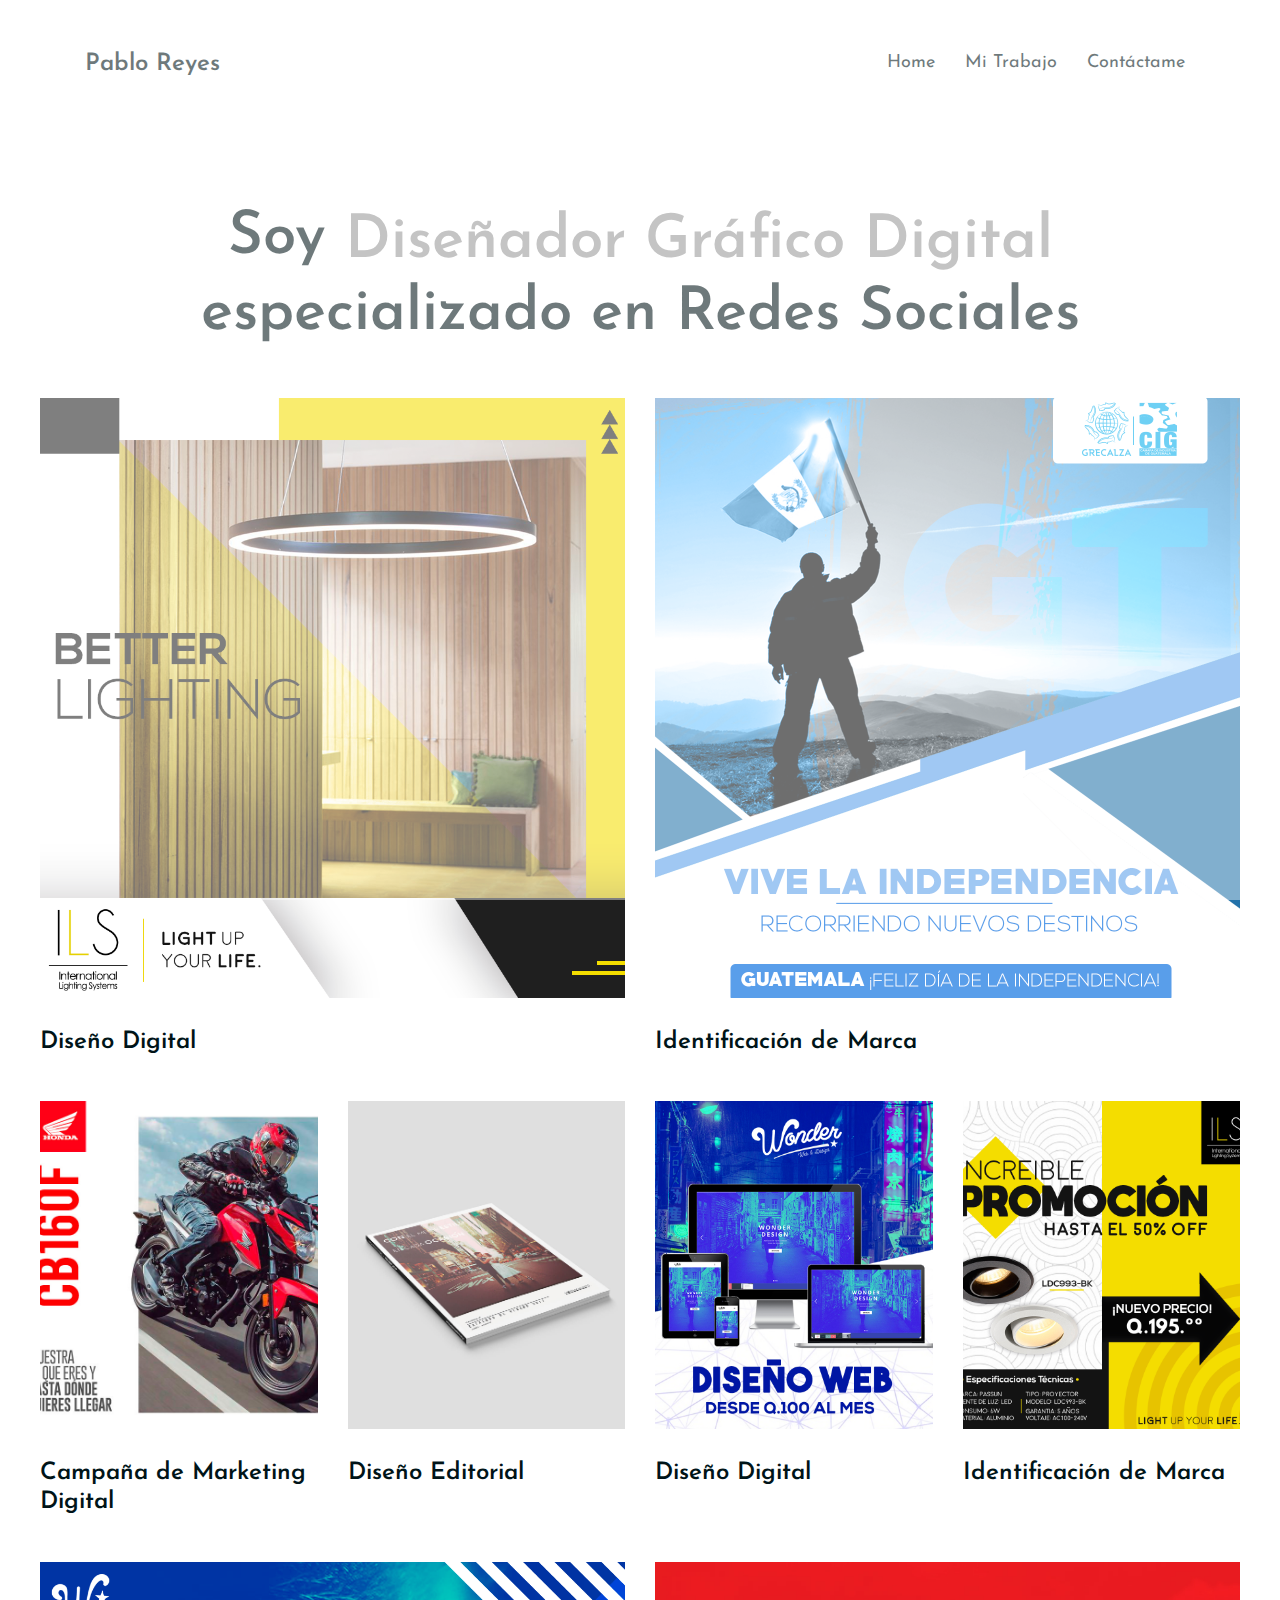
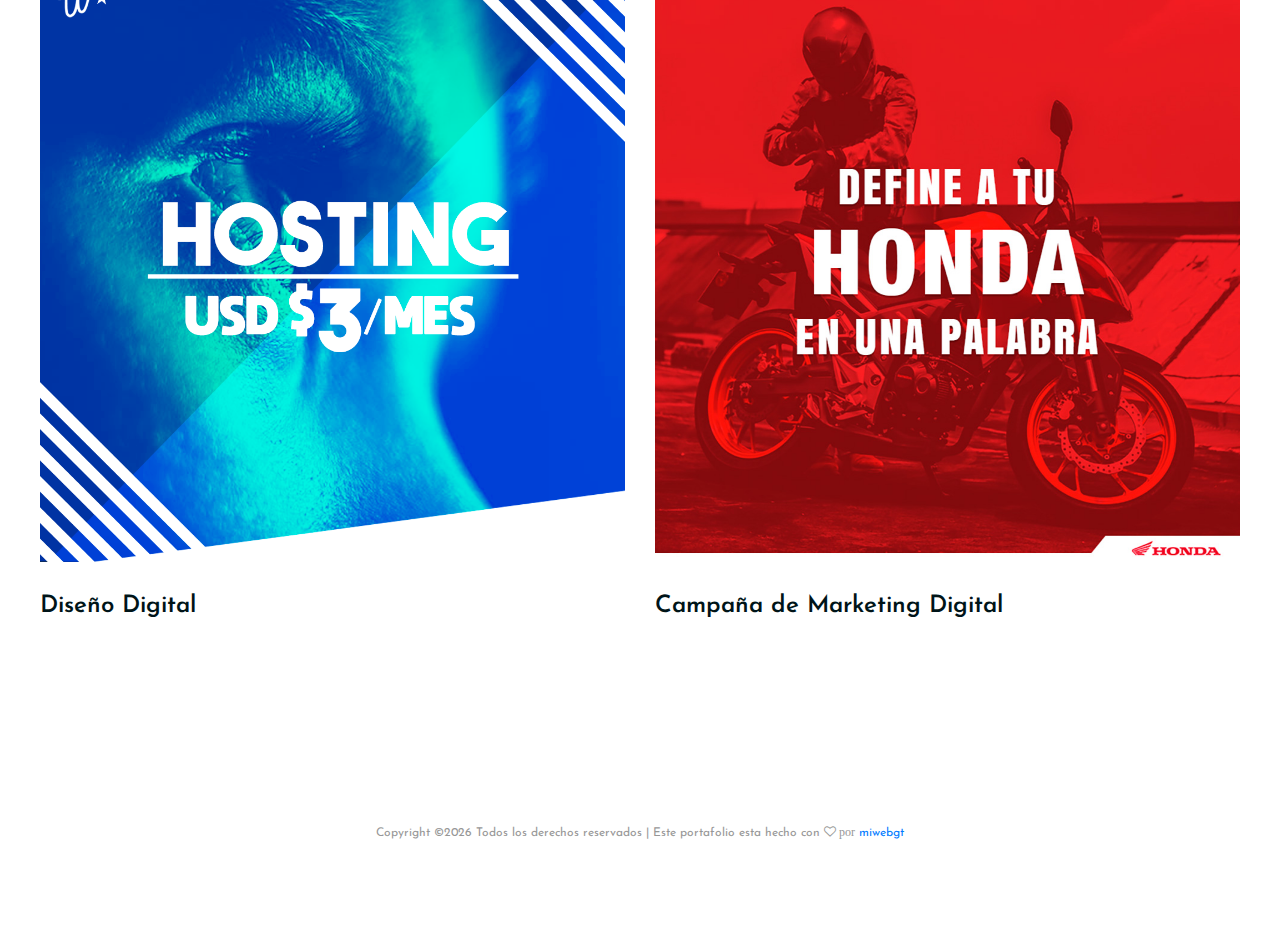
==== index.html @ 34cd438a "Update index.html" ====
<!DOCTYPE html>
<html lang="en">
<head>
	<title>Mi Portafolio</title>
	<meta charset="UTF-8">
	<meta name="keywords" content="portfolio, riddle, onepage, creative, html">
	<meta name="viewport" content="width=device-width, initial-scale=1.0">
	<!-- Favicon -->   
	<link href="img/cookie.png" rel="shortcut icon"/>

	<!-- Google Fonts -->
	<link href="https://fonts.googleapis.com/css?family=Josefin+Sans:400,400i,600,600i,700" rel="stylesheet">

	<!-- Stylesheets -->
	<link rel="stylesheet" href="css/bootstrap.min.css"/>
	<link rel="stylesheet" href="css/font-awesome.min.css"/>
	<link rel="stylesheet" href="css/magnific-popup.css"/>
	<link rel="stylesheet" href="css/style.css"/>


	<!--[if lt IE 9]>
	  <script src="https://oss.maxcdn.com/html5shiv/3.7.2/html5shiv.min.js"></script>
	  <script src="https://oss.maxcdn.com/respond/1.4.2/respond.min.js"></script>
	<![endif]-->

</head>
<body class="body-pad">
	<!-- Page Preloder -->
	<div id="preloder">
		<div class="loader"></div>
	</div>
	
	<!-- header section start -->
	<header class="header-section">
		<div class="container">
			<div class="row">
				<div class="col-lg-4 col-md-3">
					<div class="logo">
						<a href="index.html"><h2 class="site-logo under">Pablo Reyes</h2></a>
					</div>
				</div>
				<div class="col-lg-8 col-md-9">
					<nav class="main-menu text-center text-md-right text-lg-right">
						<ul>
							<li><a href="index.html" class="grow">Home</a></li>
							<li><a href="home.html" class="grow">Mi Trabajo</a></li>
							<li><a href="contact.html" class="grow">Contáctame</a></li>
						</ul>
					</nav>
				</div>
			</div>
		</div>
		<div class="nav-switch">
			<i class="fa fa-bars"></i>
		</div>
	</header>
	<!-- header section end -->


	<!-- portfolio section start -->
	<section class="portfolio-section pt100">
		<div class="container">
			
		</div>                       
		<div class="container-fluid p-0">
			<div class="row portfolios-area">
				<div class="col-lg-12">
					<div class="portfolio-intro">
						<h2 class="section-title text-center mb-5">Soy <span class="rise">Diseñador Gráfico Digital</span> especializado en Redes Sociales </h2>
						<!--
						<ul class="portfolio-filter controls text-center">
							<li class="control" data-filter="all">Todo</li>
							<li class="control" data-filter=".digital">Diseño Digital</li>
							<li class="control" data-filter=".rened">Diseño Editorial</li>
							<li class="control" data-filter=".brand">Identificación de Marca</li>
						</ul>
						-->
					</div>
				</div>
				<div class="mix col-md-6 web digital">
					<a href="img/portfolio/45.png" class="portfolio-item set-bg " data-setbg="img/portfolio/45.png">
						<div class="pi-inner">
							<h2>+ Ver Proyecto</h2>
						</div>			
					</a>
					<div class="portfolio-meta">
						<h2>Diseño Digital</h2>
						<p></p>
					</div>
				</div>
				<div class="mix col-md-6 digital">
					<a href="img/portfolio/26.png" class="portfolio-item set-bg" data-setbg="img/portfolio/26.png">
						<div class="pi-inner">
							<h2>+ Ver Proyecto</h2> 
						</div>						
					</a>
					<div class="portfolio-meta">
						<h2>Identificación de Marca</h2>
						<p></p>
					</div>
				</div>
				<div class="mix col-md-6 col-lg-3 rened">
					<a href="img/portfolio/8.jpg" class="portfolio-item pi-style2 set-bg" data-setbg="img/portfolio/8.jpg">
						<div class="pi-inner">
							<h2>+ Ver Proyecto</h2>
						</div>						
					</a>
					<div class="portfolio-meta">
						<h2>Campaña de Marketing Digital</h2>
						<p></p>
					</div>
				</div>
				<div class="mix col-md-6 col-lg-3 digital">
					<a href="img/portfolio/4.jpg" class="portfolio-item pi-style2 set-bg" data-setbg="img/portfolio/4.jpg">
						<div class="pi-inner">
							<h2>+ Ver Proyecto</h2>
						</div>						
					</a>
					<div class="portfolio-meta">
						<h2>Diseño Editorial</h2>
						<p></p>
					</div>
				</div>
				<div class="mix col-md-6 col-lg-3 rened">
					<a href="img/portfolio/48.png" class="portfolio-item pi-style2 set-bg" data-setbg="img/portfolio/48.png">
						<div class="pi-inner">
							<h2>+ Ver Proyecto</h2>
						</div>						
					</a>
					<div class="portfolio-meta">
						<h2>Diseño Digital</h2>
						<p></p>
					</div>
				</div>
				<div class="mix col-md-6 col-lg-3 brand">
					<a href="img/portfolio/46.png" class="portfolio-item pi-style2 set-bg" data-setbg="img/portfolio/46.png">
						<div class="pi-inner">
							<h2>+ Ver Proyecto</h2>
						</div>						
					</a>
					<div class="portfolio-meta">
						<h2>Identificación de Marca</h2>
						<p></p>
					</div>
				</div>
                <div class="mix col-md-6 web digital">
					<a href="img/portfolio/47.png" class="portfolio-item set-bg " data-setbg="img/portfolio/47.png">
						<div class="pi-inner">
							<h2>+ Ver Proyecto</h2>
						</div>			
					</a>
					<div class="portfolio-meta">
						<h2>Diseño Digital</h2>
						<p></p>
					</div>
				</div>
				<div class="mix col-md-6 digital">
					<a href="img/portfolio/7.jpg" class="portfolio-item set-bg" data-setbg="img/portfolio/7.jpg">
						<div class="pi-inner">
							<h2>+ Ver Proyecto</h2> 
						</div>						
					</a>
					<div class="portfolio-meta">
						<h2>Campaña de Marketing Digital</h2>
						<p></p>
					</div>
				</div>
			</div>
		</div>
	</section>
	<!-- portfolio section end -->


		<!-- footer section start -->
	<footer class="footer-section text-center">
		<div class="container">
			<h2 class="section-title mb-5"></h2>
			<div class="copyright">
Copyright &copy;<script>document.write(new Date().getFullYear());</script> Todos los derechos reservados | Este portafolio esta hecho con <i class="fa fa-heart-o" aria-hidden="true"> por </i>  <a href="" target="_blank">miwebgt</a>

</div>
		</div>
	</footer>
	<!-- footer section end -->

<!--Boton hacia arriba-->
<a class="ir-arriba"  href="#" title="Volver arriba">
        <span class="fa-stack">
            <i class="fa fa-circle fa-stack-2x"></i>
            <i class="fa fa-arrow-up fa-stack-1x fa-inverse"></i>
        </span>
</a>

	<!--====== Javascripts & Jquery ======-->
	<script src="js/jquery-2.1.4.min.js"></script>
	<script src="js/bootstrap.min.js"></script>
	<script src="js/mixitup.min.js"></script>
	<script src="js/magnific-popup.min.js"></script>
	<script src="js/main.js"></script>
</body>
</html>
---- css/style.css ----
/* =================================
------------------------------------
  Riddle - Portfolio
  Version: 1.0
 ------------------------------------ 
 ====================================*/

/*----------------------------------------*/
/* Template default CSS
/*----------------------------------------*/

html,
body {
  height: 100%;
  font-family: 'Josefin Sans', sans-serif;
}

h1,
h2,
h3,
h4,
h5,
h6 {
  color: #001418;
  margin: 0;
  font-weight: 600;
  font-family: 'Josefin Sans', sans-serif;
}

p {
  font-size: 18px;
  color: #979797;
  line-height: 1.8;
}

img {
  max-width: 100%;
}

input:focus,
select:focus,
button:focus,
textarea:focus {
  outline: none;
}

a:hover,
a:focus {
  text-decoration: none;
  outline: none;
}

ul,
ol {
  padding: 0;
  margin: 0;
}

/*------------------------
  Helper css
--------------------------*/
.body-pad {
  padding: 0 40px;
}

.spad {
  padding: 100px 0;
}

.pt100 {
  padding-top: 100px;
}

.set-bg {
  background-repeat: no-repeat;
  background-size: cover;
}

.section-title {
  font-size: 60px;
}

.section-title span {
  color: #979797;
}

/*------------------------
  Common Elements
--------------------------*/
.element {
  margin-bottom: 100px;
}

.element:last-child {
  margin-bottom: 0;
}

/*=== Preloder ===*/
#preloder {
  position: fixed;
  width: 100%;
  height: 100%;
  top: 0;
  left: 0;
  z-index: 999999;
  background: #fff;
}

.loader {
  width: 30px;
  height: 30px;
  border: 3px solid #000;
  position: absolute;
  top: 50%;
  left: 50%;
  margin-top: -13px;
  margin-left: -13px;
  border-radius: 60px;
  border-left-color: transparent;
  animation: loader 0.8s linear infinite;
  -webkit-animation: loader 0.8s linear infinite;
}

@keyframes loader {
  0% {
    -webkit-transform: rotate(0deg);
            transform: rotate(0deg);
  }
  50% {
    -webkit-transform: rotate(180deg);
            transform: rotate(180deg);
  }
  100% {
    -webkit-transform: rotate(360deg);
            transform: rotate(360deg);
  }
}

@-webkit-keyframes loader {
  0% {
    -webkit-transform: rotate(0deg);
  }
  50% {
    -webkit-transform: rotate(180deg);
  }
  100% {
    -webkit-transform: rotate(360deg);
  }
}

/*=== Buttons ===*/
.site-btn {
  display: inline-block;
  font-size: 14px;
  min-width: 140px;
  text-align: center;
  padding: 15px 10px;
  position: relative;
  color: #fff;
  border: none;
  background-color: #000;
  margin-right: 15px;
  z-index: 1;
}

.site-btn.btn-fade {
  background-color: #979797;
}

.site-btn.btn-line {
  background: none;
  border: 2px solid #000;
  color: #000;
  padding: 13px 10px;
}

.site-btn.btn-line:hover {
  color: #000;
}

.site-btn.btn-line-fade {
  background: none;
  border: 2px solid #979797;
  color: #979797;
  padding: 13px 10px;
}

.site-btn.btn-line-fade:hover {
  color: #979797;
}

.site-btn:hover {
  color: #fff;
}

/*===  Accordion  ===*/
.accordion-area .panel {
  margin-bottom: 30px;
}

.accordion-area .panel-header {
  background: #000;
  color: #fff;
  display: block;
  padding: 12px 50px;
  padding-left: 30px;
  font-size: 14px;
  font-weight: 600;
  position: relative;
  border: 2px solid #000;
  -webkit-transition: all 0.4s ease-out 0s;
  -o-transition: all 0.4s ease-out 0s;
  transition: all 0.4s ease-out 0s;
}

.accordion-area .panel-header.active {
  background: transparent;
  color: #000;
}

.accordion-area .panel-header.active .panel-link:after {
  content: "-";
  color: #000;
}

.accordion-area .panel-header.active .panel-link.collapsed:after {
  content: "+";
}

.accordion-area .panel-link {
  position: absolute;
  right: 0;
  top: 0;
  height: 100%;
  width: 50px;
  border: none;
  cursor: pointer;
  background: transparent;
}

.accordion-area .panel-body p {
  font-size: 14px;
  margin-bottom: 0;
  padding-top: 25px;
}

.accordion-area .panel-body {
  padding: 0 5px;
}

.accordion-area .panel-link:after {
  content: "+";
  position: absolute;
  left: 50%;
  font-size: 16px;
  font-weight: 700;
  top: 50%;
  color: #fff;
  line-height: 16px;
  margin-top: -8px;
  margin-left: -4px;
}

/*===  Tab  ===*/
.tab-element .nav-tabs {
  border-bottom: none;
  margin-bottom: 35px;
}

.tab-element .nav-tabs .nav-link {
  border: 2px solid #000;
  background: #000;
  border-radius: 0;
  margin-right: 10px;
  font-size: 14px;
  font-weight: 500;
  color: #222;
  padding: 15px 40px;
  min-width: 118px;
  font-size: 16px;
  color: #fff;
  margin-bottom: 10px;
}

.tab-element .nav-tabs .nav-item:last-child .nav-link {
  margin-right: 0;
}

.tab-element .nav-tabs .nav-link.active {
  background: transparent;
  color: #000;
}

.tab-element .tab-pane h4 {
  font-size: 18px;
  margin: 25px 0 20px;
}

.tab-element .tab-pane p {
  font-size: 14px;
}

.circle-progress {
  text-align: center;
  position: relative;
}

.circle-progress canvas {
  -webkit-transform: rotate(90deg);
  -ms-transform: rotate(90deg);
  transform: rotate(90deg);
}

.circle-progress .progress-info {
  position: absolute;
  width: 100%;
  top: 30%;
}

.circle-progress .progress-info h2 {
  font-size: 36px;
}

.circle-progress .progress-info p {
  color: #979797;
  font-size: 16px;
  line-height: normal;
}

/*===  Icon Box  ===*/
.icon-box {
  display: -webkit-box;
  display: -ms-flexbox;
  display: flex;
}

.icon-box .icon h2 {
  font-size: 60px;
}

.icon-box .icon-box-content {
  padding-left: 25px;
  padding-top: 10px;
}

.icon-box .icon-box-content h3 {
  font-size: 24px;
  margin-bottom: 25px;
}

/*------------------------
    Header Section
--------------------------*/
.header-section {
  padding-top: 30px;
  padding-bottom: 20px;
  position: relative;
}

.site-logo {
  font-size: 24px;
  padding-top: 20px;
}

.main-menu ul {
  list-style: none;
}

.main-menu ul li {
  display: inline;
}

.main-menu ul li a {
  display: inline-block;
  font-size: 18px;
  color: #001418;
  margin-left: 15px;
  margin-right: 10px;
  padding: 20px 0 5px;
}

.header-btn {
  float: right;
  margin-right: 0;
}

.nav-switch {
  display: none;
}

/*------------------------
    Intro Section
--------------------------*/
.intro-section {
  padding: 110px 0;
}

/*------------------------
    Portfolio Section
--------------------------*/
.portfolio-section {
  overflow: hidden;
}

.portfolio-filter {
  list-style: none;
  padding-bottom: 100px;
}

.portfolio-filter li {
  font-size: 16px;
  display: inline-block;
  margin-right: 30px;
  padding-bottom: 10px;
  color: #979797;
  cursor: pointer;
}

.portfolio-filter li:hover {
  color: #000000;
}

.portfolio-filter li.mixitup-control-active {
  color: #001418;
}

.portfolios-area .gallery-block {
  padding: 0;
}

.gallery-block {
  position: relative;
}

.portfolio-item {
  display: block;
  width: 100%;
  height: 600px;
  background-position: center center;
  position: relative;
  margin-bottom: 30px;
}

.portfolio-item .pi-inner {
  position: absolute;
  width: 100%;
  height: 100%;
  left: 0;
  top: 0;
  background: transparent;
  -webkit-transition: all 0.4s ease 0s;
  -o-transition: all 0.4s ease 0s;
  transition: all 0.4s ease 0s;
}

.portfolio-item .pi-inner h2 {
  opacity: 0;
  font-size: 30px;
  font-weight: 400;
  position: absolute;
  left: 50px;
  bottom: 50px;
  color: #fff;
  letter-spacing: 10px;
  -webkit-transition: all 0.3s ease 0s;
  -o-transition: all 0.3s ease 0s;
  transition: all 0.3s ease 0s;
}

.portfolio-item:hover .pi-inner {
  background: rgba(0, 20, 24, 0.8);
}

.portfolio-item:hover .pi-inner h2 {
  opacity: 1;
  letter-spacing: 0;
}

.portfolio-meta {
  padding-bottom: 45px;
}

.portfolio-meta h2 {
  font-size: 24px;
}

.portfolio-meta p {
  font-size: 14px;
  color: #a6a6a6;
  margin-bottom: 0;
}

.portfolio-intro {
  display: block;
}

.img-popup-warp .mfp-content {
  opacity: 0;
  -webkit-transform: scale(0.8);
  -ms-transform: scale(0.8);
  transform: scale(0.8);
  -webkit-transition: all 0.4s;
  -o-transition: all 0.4s;
  transition: all 0.4s;
}

.img-popup-warp.mfp-ready .mfp-content {
  opacity: 1;
  -webkit-transform: scale(1);
  -ms-transform: scale(1);
  transform: scale(1);
}

/*------------------------
    Footer Section
--------------------------*/
.footer-section {
  padding: 110px 0;
}

.footer-section .copyright {
  font-size: 12px;
  color: #979797;
}

.social-links {
  margin-top: 60px;
  margin-bottom: 40px;
}

.social-links a {
  color: #979797;
  font-size: 15px;
  margin-right: 30px;
}

.social-links a:last-child {
  margin-right: 0;
}

   /*Flecha para hacer la pagina hacia arriba*/
.ir-arriba {
  display:none;
  padding:20px;
  background-repeat: no-repeat;
  font-size:20px;
  color:red;
  cursor:pointer;
  position: fixed;
  bottom:20px;
  right:20px;
  z-index: 2;
}

/*------------------------
    About Page
--------------------------*/
.pic-frame {
  position: relative;
  padding-left: 25px;
  padding-bottom: 25px;
  display: inline-block;
}

.pic-frame:after {
  position: absolute;
  content: "";
  width: calc(100% - 25px);
  height: calc(100% - 25px);
  bottom: 0;
  left: 0;
  border: 2px solid #000;
  z-index: 1;
}

.milestone {
  margin-top: 15px;
}

.milestone h2 {
  font-size: 60px;
}

.milestone h2 span {
  font-size: 18px;
  color: #979797;
}

/*------------------------
    Blog Page
--------------------------*/
.blog-item {
  margin-bottom: 70px;
}

.blog-item .read-more {
  color: #000;
  position: relative;
  display: inline-block;
  padding-bottom: 5px;
  line-height: 18px;
  font-size: 18px;
}

.blog-item .read-more:after {
  position: absolute;
  content: '';
  width: 100%;
  height: 2px;
  bottom: 0;
  left: 0;
  background: #000;
}

.thumb {
  margin-bottom: 30px;
}

.blog-content h2 {
  font-size: 24px;
  margin-bottom: 15px;
}

.blog-content .blog-meta {
  font-size: 13px;
  color: #979797;
  margin-bottom: 30px;
}

.blog-content p {
  margin-bottom: 30px;
}

/*------------------------
    Contact Page
--------------------------*/
.contect-tect {
  text-align: center;
  margin-bottom: 70px;
}

.contect-tect h2 {
  font-size: 24px;
  margin-bottom: 30px;
  color: #979797;
}

.contect-tect p {
  font-size: 20px;
  color: #001418;
}

.contact-form {
  display: block;
  width: 100%;
}

.contact-form input {
  padding-left: 25px;
  height: 60px;
  width: 100%;
  border: none;
  border-bottom: 2px solid #000;
  margin-bottom: 30px;
  font-size: 12px;
}

.contact-form textarea {
  padding-left: 25px;
  height: 200px;
  width: 100%;
  border: none;
  border-bottom: 2px solid #000;
  margin-bottom: 30px;
  font-size: 12px;
}

.contact-form ::-webkit-input-placeholder {
  font-style: italic;
}

.contact-form :-ms-input-placeholder {
  font-style: italic;
}

.contact-form ::-ms-input-placeholder {
  font-style: italic;
}

.contact-form ::placeholder {
  font-style: italic;
}

/* ===========================
  Responsive
==============================*/
@media only screen and (max-width: 1448px) {
  .home-2.container {
    width: auto;
  }
}

/* Medium screen : 992px. */
@media only screen and (min-width: 992px) and (max-width: 1199px) {
  .portfolio-item {
    height: 450px;
  }
}

/* Tablet :768px. */
@media only screen and (min-width: 768px) and (max-width: 991px) {
  .body-pad {
    padding: 0 30px;
  }
  .portfolio-item {
    height: 350px;
  }
}

/* Large Mobile :480px. */
@media only screen and (max-width: 767px) {
  .body-pad {
    padding: 0 15px;
  }
  .main-menu {
    position: absolute;
    background: #efefef;
    width: 100%;
    z-index: 999;
    left: 0;
    top: 30px;
    padding-top: 15px;
    display: none;
  }
  .main-menu ul li a {
    padding: 10px 15px;
    border-bottom: 1px solid #ddd;
    display: block;
  }
  .main-menu ul li {
    display: block;
  }
  .main-menu ul li:last-child a {
    border-bottom: none;
  }
  .home-2 {
    text-align: left;
  }
  .home-2 .main-menu {
    top: 99px;
  }
  .nav-switch {
    position: absolute;
    right: 25px;
    font-size: 30px;
    color: #333;
    top: 35px;
    display: block;
  }
  .header-btn {
    display: none;
  }
  .section-title {
    font-size: 45px;
  }
  .portfolio-filter {
    text-align: center;
  }
}

/* small Mobile :320px. */
@media only screen and (max-width: 479px) {
  .section-title {
    font-size: 30px;
  }
}

/**rise**/
.rise {
  display: inline-block;
  vertical-align: middle;
  transform: perspective(1px) translateZ(0);
  box-shadow: 0 0 1px transparent;
  transition-duration: 0.2s;
  transition-property: transform;
  transition-timing-function: ease-out;
}

.rise:hover, .rise:focus, .rise:active {
  transform: translateY(-8px);
}

/* Under */
.under {
  display: inline-block;
  vertical-align: middle;
  transform: perspective(1px);
  position: relative;
  overflow: hidden;
}

.under:before {
  content: "";
  position: absolute;
  left: 0;
  right: 100%;
  bottom: 0;
  background: #1c2f4c;
  height: 2px;
  transition-property: right;
  transition-duration: 0.2s;
  transition-timing-function: ease-out;
}

.under:hover:before, .under:focus:before, .under:active:before {
  right: 0;
}

/*Grow*/

.grow { 
  transition: all .2s ease-in-out;
}
.grow:hover { 
  transform: scale(1.1);
}
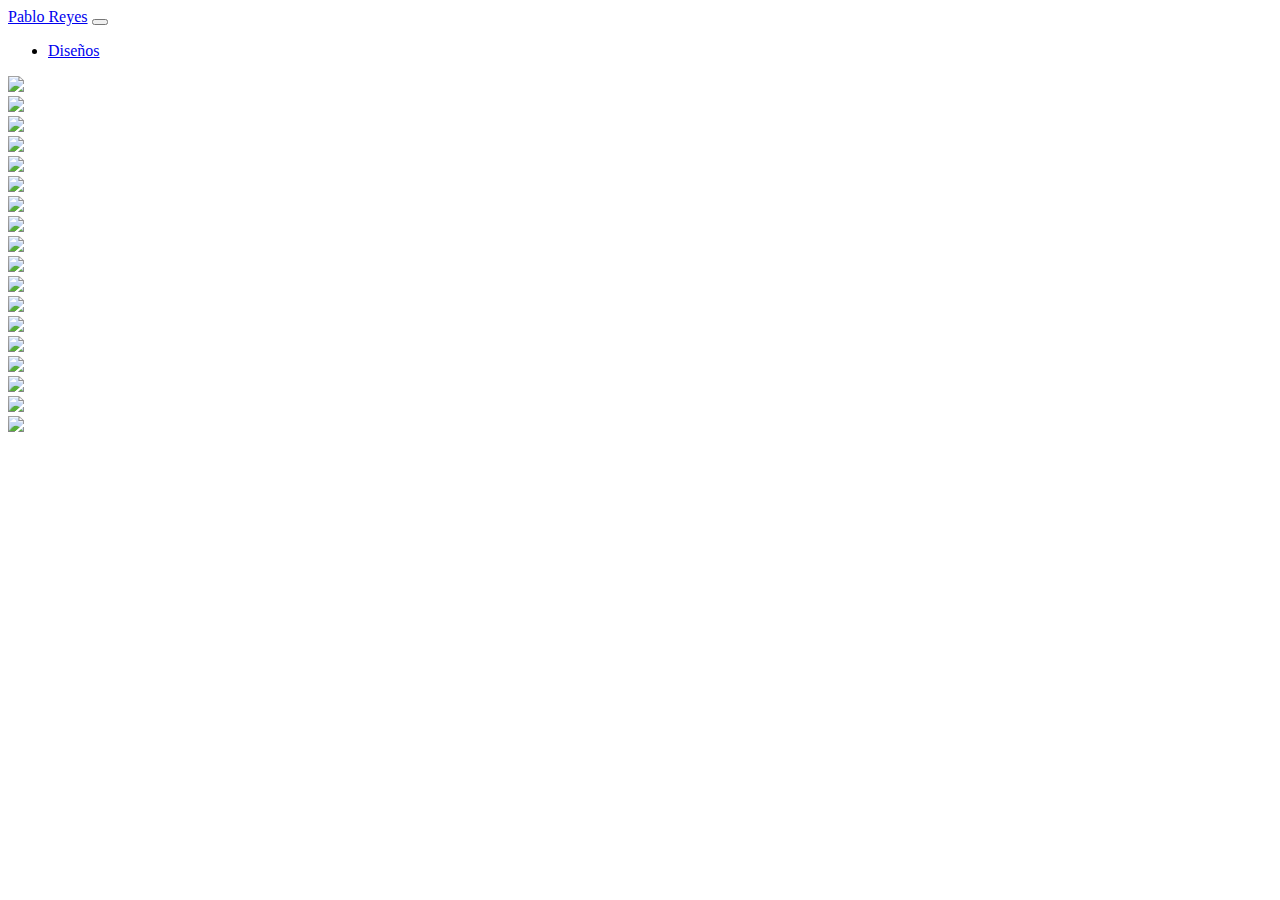
==== commit c60b25c6: "Update index.html" ====
--- a/index.html
+++ b/index.html
@@ -1,201 +1,194 @@
 <!DOCTYPE html>
 <html lang="en">
 <head>
-	<title>Mi Portafolio</title>
-	<meta charset="UTF-8">
-	<meta name="keywords" content="portfolio, riddle, onepage, creative, html">
-	<meta name="viewport" content="width=device-width, initial-scale=1.0">
-	<!-- Favicon -->   
-	<link href="img/cookie.png" rel="shortcut icon"/>
-
-	<!-- Google Fonts -->
-	<link href="https://fonts.googleapis.com/css?family=Josefin+Sans:400,400i,600,600i,700" rel="stylesheet">
-
-	<!-- Stylesheets -->
-	<link rel="stylesheet" href="css/bootstrap.min.css"/>
-	<link rel="stylesheet" href="css/font-awesome.min.css"/>
-	<link rel="stylesheet" href="css/magnific-popup.css"/>
-	<link rel="stylesheet" href="css/style.css"/>
-
-
-	<!--[if lt IE 9]>
-	  <script src="https://oss.maxcdn.com/html5shiv/3.7.2/html5shiv.min.js"></script>
-	  <script src="https://oss.maxcdn.com/respond/1.4.2/respond.min.js"></script>
-	<![endif]-->
-
+    <meta charset="UTF-8">
+    <meta name="viewport" content="width=device-width, initial-scale=1.0">
+    <link rel="stylesheet" href="https://cdn.jsdelivr.net/npm/bootstrap@4.5.3/dist/css/bootstrap.min.css" 
+    integrity="sha384-TX8t27EcRE3e/ihU7zmQxVncDAy5uIKz4rEkgIXeMed4M0jlfIDPvg6uqKI2xXr2" crossorigin="anonymous">
+    <link rel="preconnect" href="https://fonts.gstatic.com">
+    <link href="//db.onlinewebfonts.com/c/123c7e674188c97798dd39cd41ff2d85?family=Brown+Regular" rel="stylesheet" type="text/css"/>
+    <link href="images/icon.png" rel="shortcut icon"/>
+    <link rel="stylesheet" href="css/styles.css">
+    <link rel="stylesheet" href="css/lightbox.min.css">
+    <title>Portfolio</title>
 </head>
-<body class="body-pad">
-	<!-- Page Preloder -->
-	<div id="preloder">
-		<div class="loader"></div>
-	</div>
-	
-	<!-- header section start -->
-	<header class="header-section">
-		<div class="container">
-			<div class="row">
-				<div class="col-lg-4 col-md-3">
-					<div class="logo">
-						<a href="index.html"><h2 class="site-logo under">Pablo Reyes</h2></a>
-					</div>
-				</div>
-				<div class="col-lg-8 col-md-9">
-					<nav class="main-menu text-center text-md-right text-lg-right">
-						<ul>
-							<li><a href="index.html" class="grow">Home</a></li>
-							<li><a href="home.html" class="grow">Mi Trabajo</a></li>
-							<li><a href="contact.html" class="grow">Contáctame</a></li>
-						</ul>
-					</nav>
-				</div>
-			</div>
-		</div>
-		<div class="nav-switch">
-			<i class="fa fa-bars"></i>
-		</div>
-	</header>
-	<!-- header section end -->
-
-
-	<!-- portfolio section start -->
-	<section class="portfolio-section pt100">
-		<div class="container">
-			
-		</div>                       
-		<div class="container-fluid p-0">
-			<div class="row portfolios-area">
-				<div class="col-lg-12">
-					<div class="portfolio-intro">
-						<h2 class="section-title text-center mb-5">Soy <span class="rise">Diseñador Gráfico Digital</span> especializado en Redes Sociales </h2>
-						<!--
-						<ul class="portfolio-filter controls text-center">
-							<li class="control" data-filter="all">Todo</li>
-							<li class="control" data-filter=".digital">Diseño Digital</li>
-							<li class="control" data-filter=".rened">Diseño Editorial</li>
-							<li class="control" data-filter=".brand">Identificación de Marca</li>
-						</ul>
-						-->
-					</div>
-				</div>
-				<div class="mix col-md-6 web digital">
-					<a href="img/portfolio/45.png" class="portfolio-item set-bg " data-setbg="img/portfolio/45.png">
-						<div class="pi-inner">
-							<h2>+ Ver Proyecto</h2>
-						</div>			
-					</a>
-					<div class="portfolio-meta">
-						<h2>Diseño Digital</h2>
-						<p></p>
-					</div>
-				</div>
-				<div class="mix col-md-6 digital">
-					<a href="img/portfolio/26.png" class="portfolio-item set-bg" data-setbg="img/portfolio/26.png">
-						<div class="pi-inner">
-							<h2>+ Ver Proyecto</h2> 
-						</div>						
-					</a>
-					<div class="portfolio-meta">
-						<h2>Identificación de Marca</h2>
-						<p></p>
-					</div>
-				</div>
-				<div class="mix col-md-6 col-lg-3 rened">
-					<a href="img/portfolio/8.jpg" class="portfolio-item pi-style2 set-bg" data-setbg="img/portfolio/8.jpg">
-						<div class="pi-inner">
-							<h2>+ Ver Proyecto</h2>
-						</div>						
-					</a>
-					<div class="portfolio-meta">
-						<h2>Campaña de Marketing Digital</h2>
-						<p></p>
-					</div>
-				</div>
-				<div class="mix col-md-6 col-lg-3 digital">
-					<a href="img/portfolio/4.jpg" class="portfolio-item pi-style2 set-bg" data-setbg="img/portfolio/4.jpg">
-						<div class="pi-inner">
-							<h2>+ Ver Proyecto</h2>
-						</div>						
-					</a>
-					<div class="portfolio-meta">
-						<h2>Diseño Editorial</h2>
-						<p></p>
-					</div>
-				</div>
-				<div class="mix col-md-6 col-lg-3 rened">
-					<a href="img/portfolio/48.png" class="portfolio-item pi-style2 set-bg" data-setbg="img/portfolio/48.png">
-						<div class="pi-inner">
-							<h2>+ Ver Proyecto</h2>
-						</div>						
-					</a>
-					<div class="portfolio-meta">
-						<h2>Diseño Digital</h2>
-						<p></p>
-					</div>
-				</div>
-				<div class="mix col-md-6 col-lg-3 brand">
-					<a href="img/portfolio/46.png" class="portfolio-item pi-style2 set-bg" data-setbg="img/portfolio/46.png">
-						<div class="pi-inner">
-							<h2>+ Ver Proyecto</h2>
-						</div>						
-					</a>
-					<div class="portfolio-meta">
-						<h2>Identificación de Marca</h2>
-						<p></p>
-					</div>
-				</div>
-                <div class="mix col-md-6 web digital">
-					<a href="img/portfolio/47.png" class="portfolio-item set-bg " data-setbg="img/portfolio/47.png">
-						<div class="pi-inner">
-							<h2>+ Ver Proyecto</h2>
-						</div>			
-					</a>
-					<div class="portfolio-meta">
-						<h2>Diseño Digital</h2>
-						<p></p>
-					</div>
-				</div>
-				<div class="mix col-md-6 digital">
-					<a href="img/portfolio/7.jpg" class="portfolio-item set-bg" data-setbg="img/portfolio/7.jpg">
-						<div class="pi-inner">
-							<h2>+ Ver Proyecto</h2> 
-						</div>						
-					</a>
-					<div class="portfolio-meta">
-						<h2>Campaña de Marketing Digital</h2>
-						<p></p>
-					</div>
-				</div>
-			</div>
-		</div>
-	</section>
-	<!-- portfolio section end -->
-
-
-		<!-- footer section start -->
-	<footer class="footer-section text-center">
-		<div class="container">
-			<h2 class="section-title mb-5"></h2>
-			<div class="copyright">
-Copyright &copy;<script>document.write(new Date().getFullYear());</script> Todos los derechos reservados | Este portafolio esta hecho con <i class="fa fa-heart-o" aria-hidden="true"> por </i>  <a href="" target="_blank">miwebgt</a>
-
-</div>
-		</div>
-	</footer>
-	<!-- footer section end -->
-
-<!--Boton hacia arriba-->
-<a class="ir-arriba"  href="#" title="Volver arriba">
-        <span class="fa-stack">
-            <i class="fa fa-circle fa-stack-2x"></i>
-            <i class="fa fa-arrow-up fa-stack-1x fa-inverse"></i>
-        </span>
-</a>
-
-	<!--====== Javascripts & Jquery ======-->
-	<script src="js/jquery-2.1.4.min.js"></script>
-	<script src="js/bootstrap.min.js"></script>
-	<script src="js/mixitup.min.js"></script>
-	<script src="js/magnific-popup.min.js"></script>
-	<script src="js/main.js"></script>
+<body>
+    <header class="header mt-5 mb-5">
+        <div class="container">
+            <nav class="navbar navbar-expand-lg navbar-light bg-light">
+                <a class="navbar-brand text-center text-uppercase encabezado" href="#">Pablo Reyes</a>
+                <button class="navbar-toggler" type="button" data-toggle="collapse" data-target="#navbarSupportedContent" aria-controls="navbarSupportedContent" aria-expanded="false" aria-label="Toggle navigation">
+                  <span class="navbar-toggler-icon"></span>
+                </button>
+                       <div class="collapse navbar-collapse encabezado2 text-uppercase" id="navbarSupportedContent">
+                          <ul class="navbar-nav w-100 justify-content-end text-center">
+                               <li class="nav-item active dropdown mb-3">
+                                  <a class="nav-link dropdown-toggle" href="#" id="navbarDropdown" role="button" data-toggle="dropdown" aria-haspopup="true" aria-expanded="false">
+                        Diseños
+                                  </a>
+                 <!--     <div class="dropdown-menu" aria-labelledby="navbarDropdown">
+                        <a class="dropdown-item" href="#">Web</a>
+                        <a class="dropdown-item" href="#">Identificación de Marca</a>
+                        <a class="dropdown-item" href="#">Video Publicitario</a>
+                      </div> -->
+                    </li>
+                 <!--    <li class="nav-item">
+                        <a class="nav-link" href="#">Acerca de</a>
+                    </li>
+                    <li class="nav-item">
+                        <a class="nav-link" href="#">Contacto<span class="sr-only"></span></a>
+                    </li>-->
+                   </ul>
+                </div>
+              </nav>
+            </div>
+    </header>
+    
+<section>
+  <div class="content">
+        <div class="row">
+              <div class="col-md px-0">
+                  <div class="contenedor-img">
+                    <a href="images/7001.png" data-lightbox="portfolio">
+                      <img src="images/7001.png" class="img-fluid">
+                    </a>
+                 </div>
+              </div>
+              <div class="col-md px-0">
+                <div class="contenedor-img">
+                  <a href="images/7002.png" data-lightbox="portfolio">
+                    <img src="images/7002.png" class="img-fluid">
+                  </a>
+                </div>
+              </div>
+              <div class="col-md px-0">
+                  <div class="contenedor-img">
+                    <a href="images/g1.gif" data-lightbox="portfolio">
+                    <img src="images/g1.gif" class="img-fluid">
+                    </a>
+                  </div>
+              </div>
+              <div class="col-md px-0">
+                <div class="contenedor-img">
+                  <a href="images/7003.png" data-lightbox="portfolio">
+                    <img src="images/7003.png" class="img-fluid">
+                  </a>
+                </div>
+            </div>
+            <div class="col-md px-0">
+              <div class="contenedor-img">
+                <a href="images/7004.png" data-lightbox="portfolio">
+                  <img src="images/7004.png" class="img-fluid">
+                </a>
+              </div>
+            </div>
+          </div>
+          <div class="row">
+            <div class="col-md">
+              <div class="contenedor-img">
+                <a href="images/port2.png" data-lightbox="portfolio">
+                  <img src="images/port2.png" class="img-fluid">
+                </a>
+              </div>
+            </div>
+          </div>
+             <div class="row">
+              <div class="col-md px-0">
+                <div class="contenedor-img">
+                  <a href="images/7006.png" data-lightbox="portfolio">
+                    <img src="images/7006.png" class="img-fluid">
+                  </a>
+                </div>
+            </div>
+              <div class="col-md px-0">
+                <div class="contenedor-img">
+                  <a href="images/7007.png" data-lightbox="portfolio">
+                    <img src="images/7007.png" class="img-fluid">
+                  </a>
+                </div>
+              </div>
+              <div class="col-md px-0">
+                <div class="contenedor-img">
+                  <a href="images/g2.gif" data-lightbox="portfolio">
+                    <img src="images/g2.gif" class="img-fluid">
+                  </a>
+              </div>
+            </div>
+               <div class="col-md px-0">
+                <div class="contenedor-img">
+                  <a href="images/7008.png" data-lightbox="portfolio">
+                    <img src="images/7008.png" class="img-fluid">
+                  </a>
+                </div>
+              </div>
+              <div class="col-md px-0">
+                <div class="contenedor-img">
+                  <a href="images/7009.png" data-lightbox="portfolio">
+                    <img src="images/7009.png" class="img-fluid">
+                  </a>
+                </div>
+              </div>
+           </div>
+           <div class="row">
+            <div class="col-lg-12">
+              <div class="contenedor-img">
+                <a href="images/Port3.png" data-lightbox="portfolio">
+                  <img src="images/Port3.png" class="img-fluid">
+                </a>
+              </div>
+            </div>
+          </div>
+          <div class="row">
+            <div class="col-md px-0">
+              <div class="contenedor-img">
+                <a href="images/7010.png" data-lightbox="portfolio">
+                  <img src="images/7010.png" class="img-fluid">
+                </a>
+              </div>
+          </div>
+            <div class="col-md px-0">
+              <div class="contenedor-img">
+                <a href="images/7011.png" data-lightbox="portfolio">
+                  <img src="images/7011.png" class="img-fluid">
+                </a>
+              </div>
+            </div>
+            <div class="col-md px-0">
+              <div class="contenedor-img">
+                <a href="images/7012.png" data-lightbox="portfolio">
+                  <img src="images/7012.png" class="img-fluid">
+                </a>
+            </div>
+          </div>
+             <div class="col-md px-0">
+              <div class="contenedor-img">
+                <a href="images/7013.png" data-lightbox="portfolio">
+                  <img src="images/7013.png" class="img-fluid">
+                </a>
+              </div>
+            </div>
+            <div class="col-md px-0">
+              <div class="contenedor-img">
+                <a href="images/7014.png" data-lightbox="portfolio">
+                  <img src="images/7014.png" class="img-fluid">
+                </a>
+              </div>
+            </div>
+         </div>
+         <div class="row">
+          <div class="col-md">
+            <div class="contenedor-img">
+              <a href="images/port4.jpg" data-lightbox="portfolio">
+                <img src="images/port4.jpg" class="img-fluid">
+              </a>
+            </div>
+          </div>
+        </div>
+    </div>
+</section>
+<script src="https://code.jquery.com/jquery-3.5.1.slim.min.js" integrity="sha384-DfXdz2htPH0lsSSs5nCTpuj/zy4C+OGpamoFVy38MVBnE+IbbVYUew+OrCXaRkfj" crossorigin="anonymous"></script>
+<script src="https://cdn.jsdelivr.net/npm/bootstrap@4.5.3/dist/js/bootstrap.bundle.min.js" integrity="sha384-ho+j7jyWK8fNQe+A12Hb8AhRq26LrZ/JpcUGGOn+Y7RsweNrtN/tE3MoK7ZeZDyx" crossorigin="anonymous"></script>
+<script src="js/main.js"></script>
+<script src="js/lightbox-plus-jquery.min.js"></script>
 </body>
 </html>
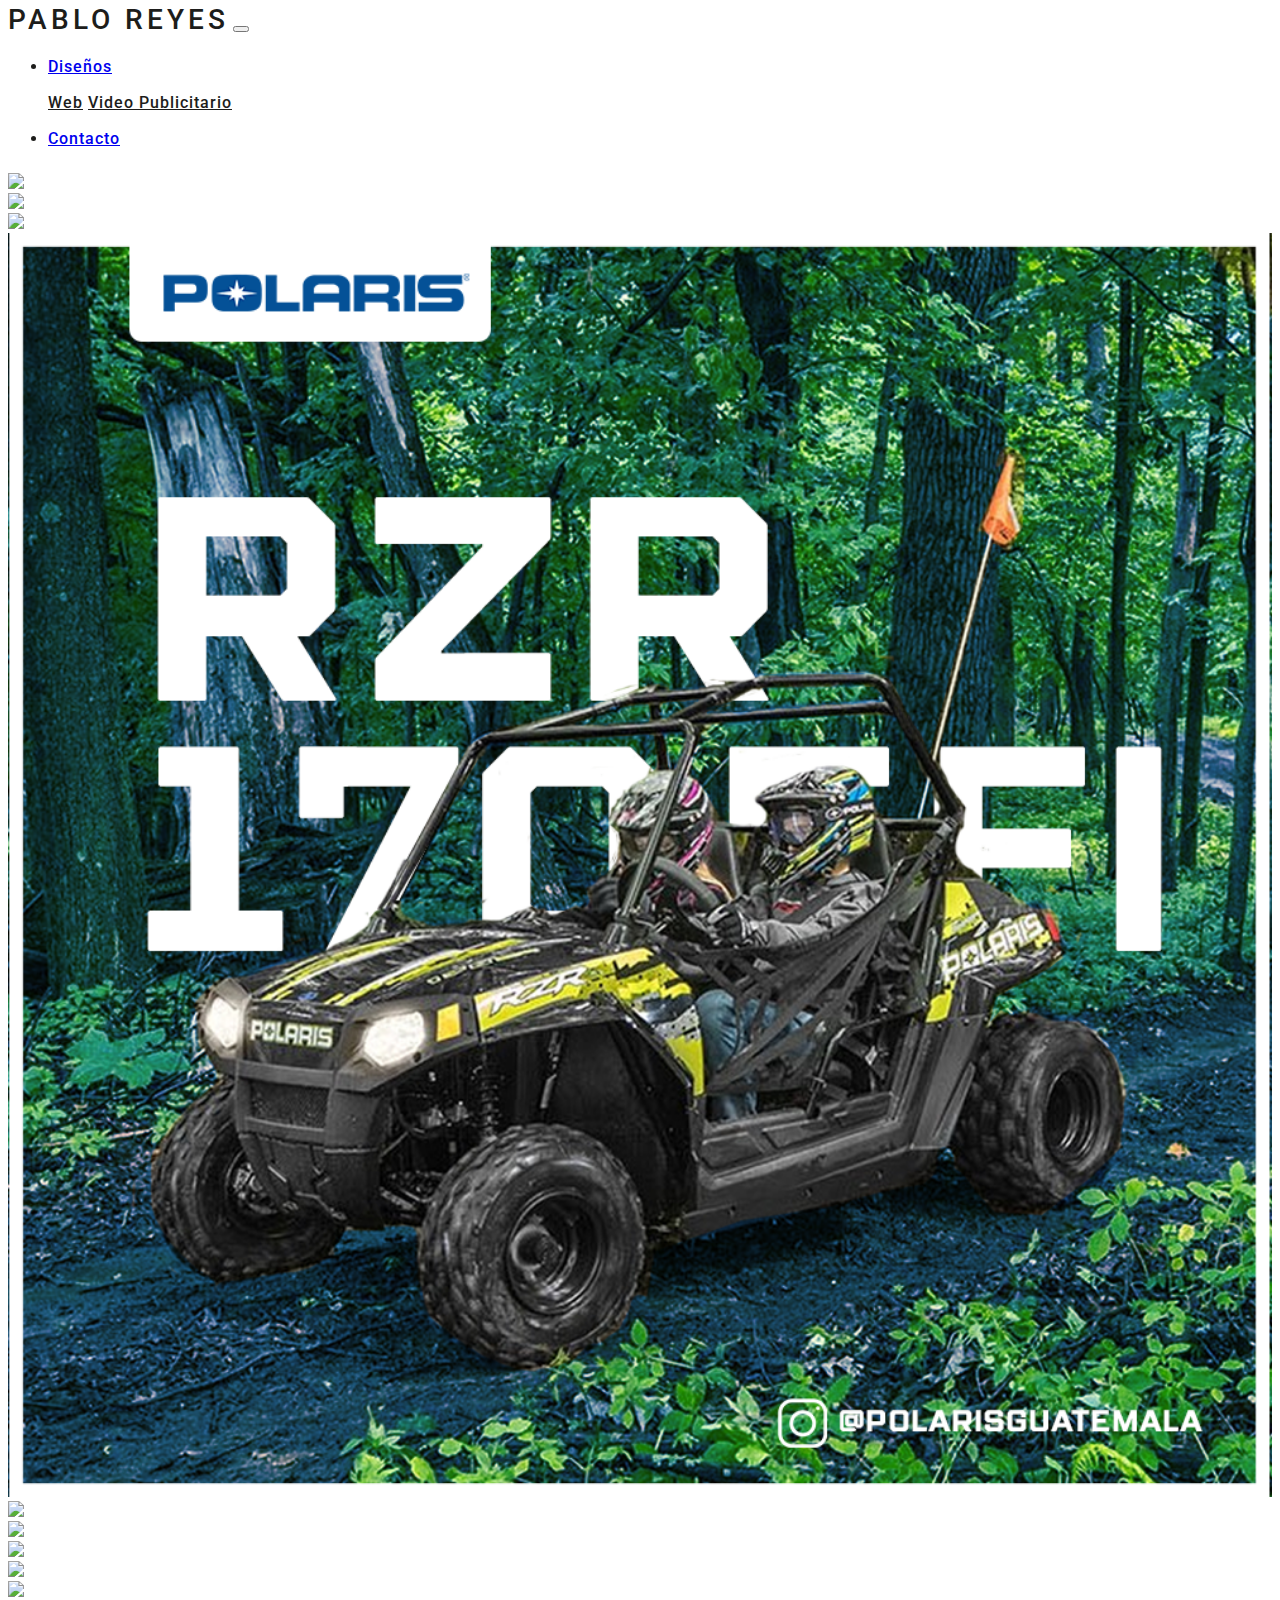
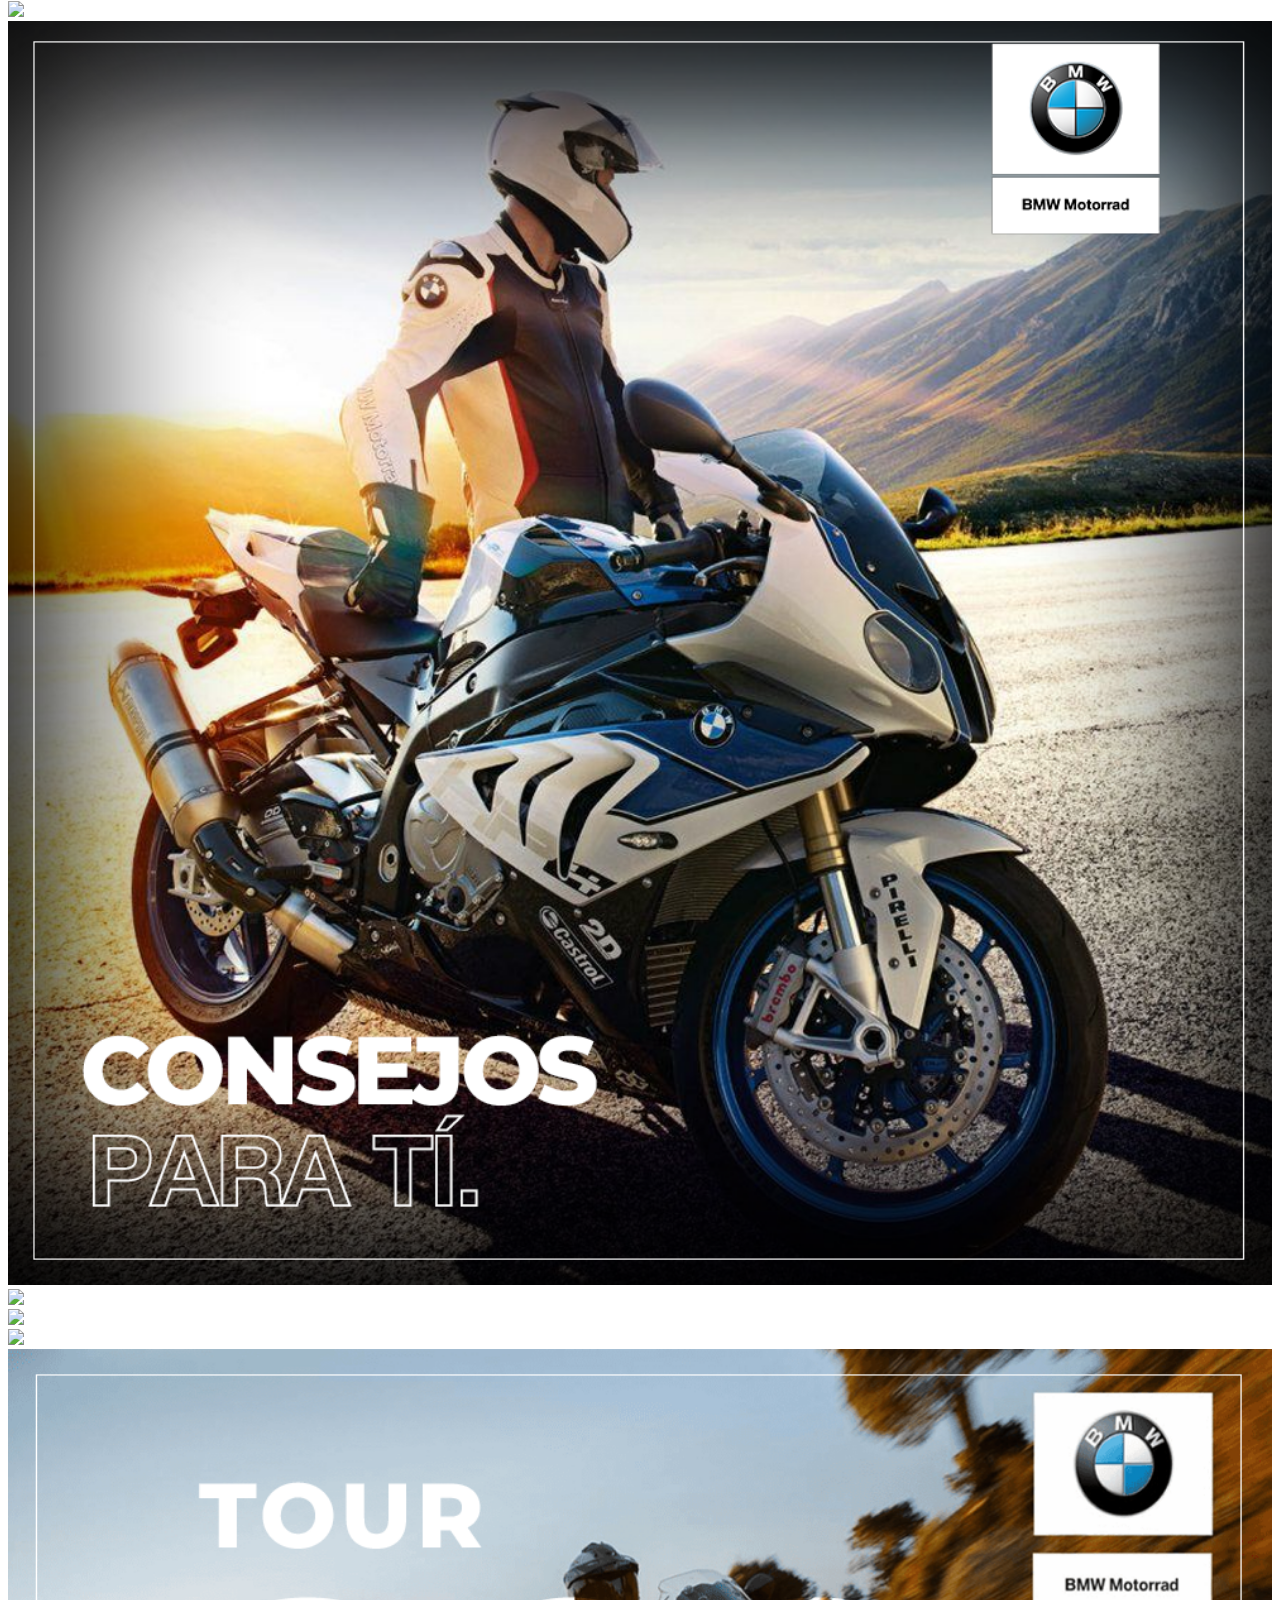
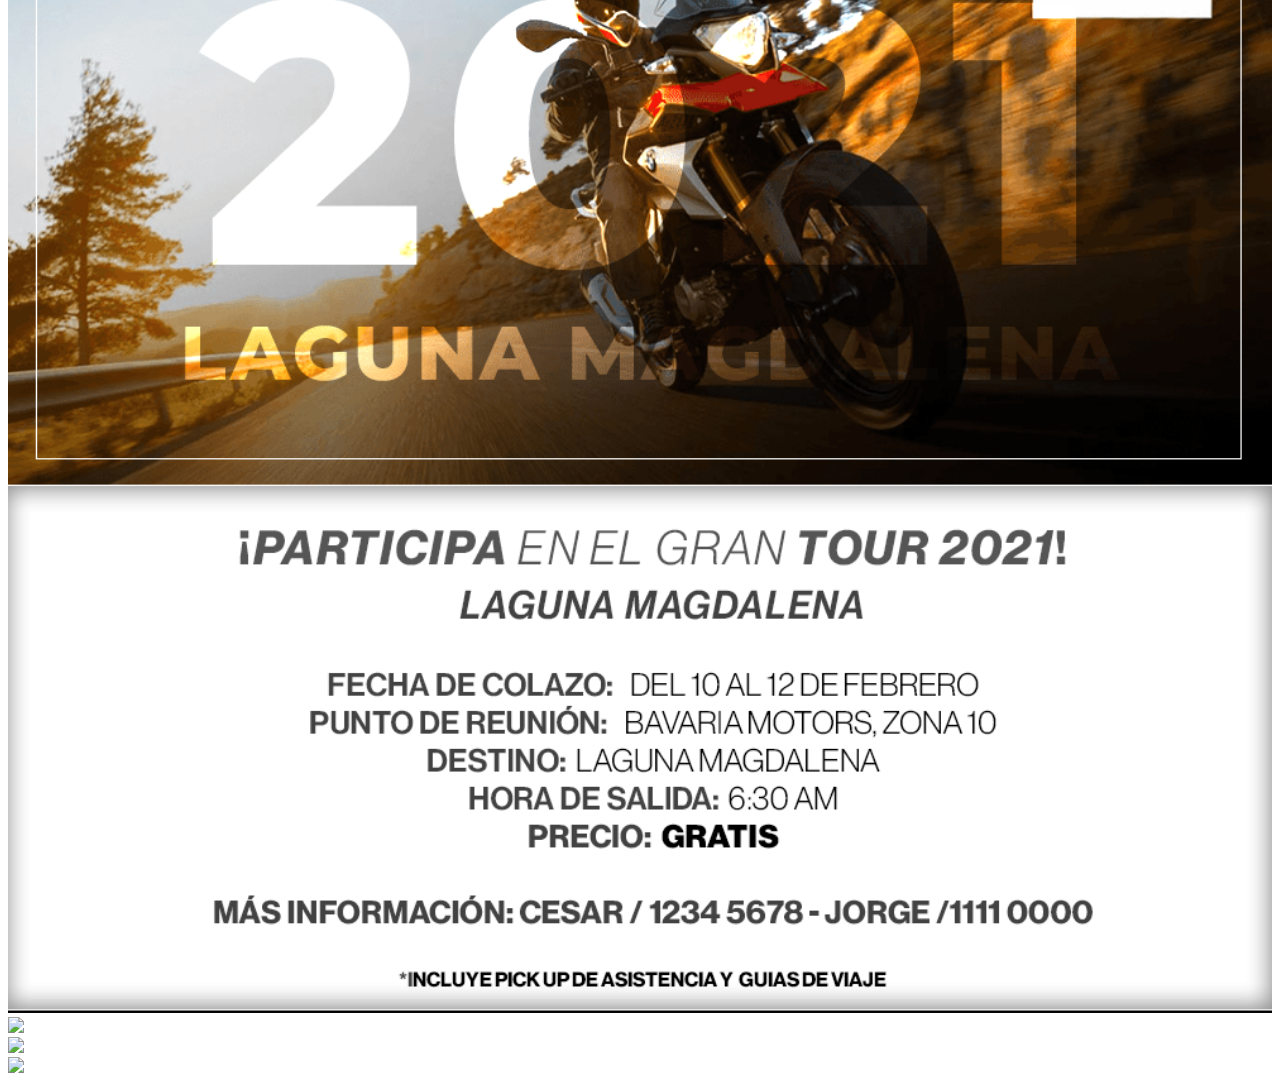
==== commit 93042fba: "Update index.html" ====
--- a/index.html
+++ b/index.html
@@ -5,39 +5,42 @@
     <meta name="viewport" content="width=device-width, initial-scale=1.0">
     <link rel="stylesheet" href="https://cdn.jsdelivr.net/npm/bootstrap@4.5.3/dist/css/bootstrap.min.css" 
     integrity="sha384-TX8t27EcRE3e/ihU7zmQxVncDAy5uIKz4rEkgIXeMed4M0jlfIDPvg6uqKI2xXr2" crossorigin="anonymous">
-    <link rel="preconnect" href="https://fonts.gstatic.com">
-    <link href="//db.onlinewebfonts.com/c/123c7e674188c97798dd39cd41ff2d85?family=Brown+Regular" rel="stylesheet" type="text/css"/>
+    <link rel="stylesheet" href="./css/styles.css">
+    <link rel="stylesheet" href="./css/lightbox.min.css">
     <link href="images/icon.png" rel="shortcut icon"/>
-    <link rel="stylesheet" href="css/styles.css">
-    <link rel="stylesheet" href="css/lightbox.min.css">
+    <link rel="preconnect" href="https://fonts.googleapis.com">
+    <link rel="preconnect" href="https://fonts.gstatic.com" crossorigin>
+    <link href="https://fonts.googleapis.com/css2?family=Roboto:wght@300;400;500&display=swap" rel="stylesheet">
+    
+    
     <title>Portfolio</title>
 </head>
 <body>
     <header class="header mt-5 mb-5">
         <div class="container">
-            <nav class="navbar navbar-expand-lg navbar-light bg-light">
-                <a class="navbar-brand text-center text-uppercase encabezado" href="#">Pablo Reyes</a>
+            <nav class="navbar navbar-expand-lg navbar-light">
+                <a class="navbar-brand text-center text-uppercase encabezado" href="./index.html">Pablo Reyes</a>
                 <button class="navbar-toggler" type="button" data-toggle="collapse" data-target="#navbarSupportedContent" aria-controls="navbarSupportedContent" aria-expanded="false" aria-label="Toggle navigation">
                   <span class="navbar-toggler-icon"></span>
                 </button>
                        <div class="collapse navbar-collapse encabezado2 text-uppercase" id="navbarSupportedContent">
                           <ul class="navbar-nav w-100 justify-content-end text-center">
                                <li class="nav-item active dropdown mb-3">
-                                  <a class="nav-link dropdown-toggle" href="#" id="navbarDropdown" role="button" data-toggle="dropdown" aria-haspopup="true" aria-expanded="false">
+                                  <a class="nav-link dropdown-toggle" href="./index.html" id="navbarDropdown" role="button" data-toggle="dropdown" aria-haspopup="true" aria-expanded="false">
                         Diseños
                                   </a>
-                 <!--     <div class="dropdown-menu" aria-labelledby="navbarDropdown">
-                        <a class="dropdown-item" href="#">Web</a>
-                        <a class="dropdown-item" href="#">Identificación de Marca</a>
-                        <a class="dropdown-item" href="#">Video Publicitario</a>
-                      </div> -->
+                      <div class="dropdown-menu" aria-labelledby="navbarDropdown">
+                        <a class="dropdown-item encabezado2 text-center" href="./web.html">Web</a>
+                        <!--   <a class="dropdown-item encabezado2 text-center" href="marca.html">Identificación de Marca</a>-->
+                        <a class="dropdown-item encabezado2 text-center" href="./video.html">Video Publicitario</a>
+                      </div>
                     </li>
-                 <!--    <li class="nav-item">
-                        <a class="nav-link" href="#">Acerca de</a>
+                <!--    <li class="nav-item">
+                        <a class="nav-link" href="about.html">Acerca de</a>
+                    </li> -->
+                    <li class="nav-item">
+                        <a class="nav-link" href="./contact.html">Contacto<span class="sr-only"></span></a>
                     </li>
-                    <li class="nav-item">
-                        <a class="nav-link" href="#">Contacto<span class="sr-only"></span></a>
-                    </li>-->
                    </ul>
                 </div>
               </nav>
@@ -70,8 +73,8 @@
               </div>
               <div class="col-md px-0">
                 <div class="contenedor-img">
-                  <a href="images/7003.png" data-lightbox="portfolio">
-                    <img src="images/7003.png" class="img-fluid">
+                  <a href="images/703.png" data-lightbox="portfolio">
+                    <img src="images/703.png" class="img-fluid">
                   </a>
                 </div>
             </div>
@@ -123,8 +126,8 @@
               </div>
               <div class="col-md px-0">
                 <div class="contenedor-img">
-                  <a href="images/7009.png" data-lightbox="portfolio">
-                    <img src="images/7009.png" class="img-fluid">
+                  <a href="images/709.png" data-lightbox="portfolio">
+                    <img src="images/709.png" class="img-fluid">
                   </a>
                 </div>
               </div>
@@ -132,8 +135,8 @@
            <div class="row">
             <div class="col-lg-12">
               <div class="contenedor-img">
-                <a href="images/Port3.png" data-lightbox="portfolio">
-                  <img src="images/Port3.png" class="img-fluid">
+                <a href="images/port30.gif" data-lightbox="portfolio">
+                  <img src="images/port30.gif" class="img-fluid">
                 </a>
               </div>
             </div>
@@ -155,8 +158,8 @@
             </div>
             <div class="col-md px-0">
               <div class="contenedor-img">
-                <a href="images/7012.png" data-lightbox="portfolio">
-                  <img src="images/7012.png" class="img-fluid">
+                <a href="images/712.png" data-lightbox="portfolio">
+                  <img src="images/712.png" class="img-fluid">
                 </a>
             </div>
           </div>
--- a/css/styles.css
+++ b/css/styles.css
@@ -0,0 +1,71 @@
+.encabezado {
+  font-family: 'Roboto', sans-serif;
+  font-size: 28px;
+  line-height: 24px;
+  vertical-align: baseline;
+  letter-spacing: 4px;
+  word-spacing: 0px;
+  margin: 0px;
+  padding: 0px;
+  color: #1d1d1b;
+  color: rgb(29, 29, 27);  
+  background-color: #000000;
+  background-color: rgba(0, 0, 0, 0);
+  font-weight: 500;
+  font-style: normal;
+  font-variant: normal;
+  text-transform: uppercase;
+  text-decoration: none solid rgb(29, 29, 27);
+  text-align: center;
+  text-indent: 0px;
+}
+
+.encabezado2 {
+  font-family: 'Roboto', sans-serif;  
+  font-size: 16px;
+  font-weight: 500;
+  line-height: 36px;
+  vertical-align: baseline;
+  letter-spacing: 1px;
+  word-spacing: 0px;
+  margin: 0px;
+  padding: 0px;
+  color: #1d1d1b;
+  color: rgb(29, 29, 27);  
+  background-color: #000000;
+  background-color: rgba(0, 0, 0, 0);
+}
+
+  .contenedor-img img {
+    transition: 1s ease;
+    -webkit-transition:all 0.9s ease-in-out;  
+    -moz-transition:all 0.9s ease-in-out;  
+    -o-transition:all 0.9s ease-in-out;  
+    -ms-transition:all 0.9s ease-in-out; 
+     width: 100%;
+  }
+
+  .contenedor-img:hover img {
+    -webkit-transform:scale(1.05);
+    -moz-transform:scale(1.05);
+    -ms-transform:scale(1.05);
+    -o-transform:scale(1.05);
+    transform:scale(1.05);
+  }
+
+  .contenedor-img { 
+    width: 100%;
+    height: 100%;
+    overflow: hidden;
+  }
+
+.texto1 {
+  font-family:'europa', sans-serif;
+  font-size: 20px;
+  line-height: 30px;
+  vertical-align: baseline;
+  letter-spacing: normal;
+  word-spacing: 0px;
+  margin: 0px;
+  padding: 0px;
+  }